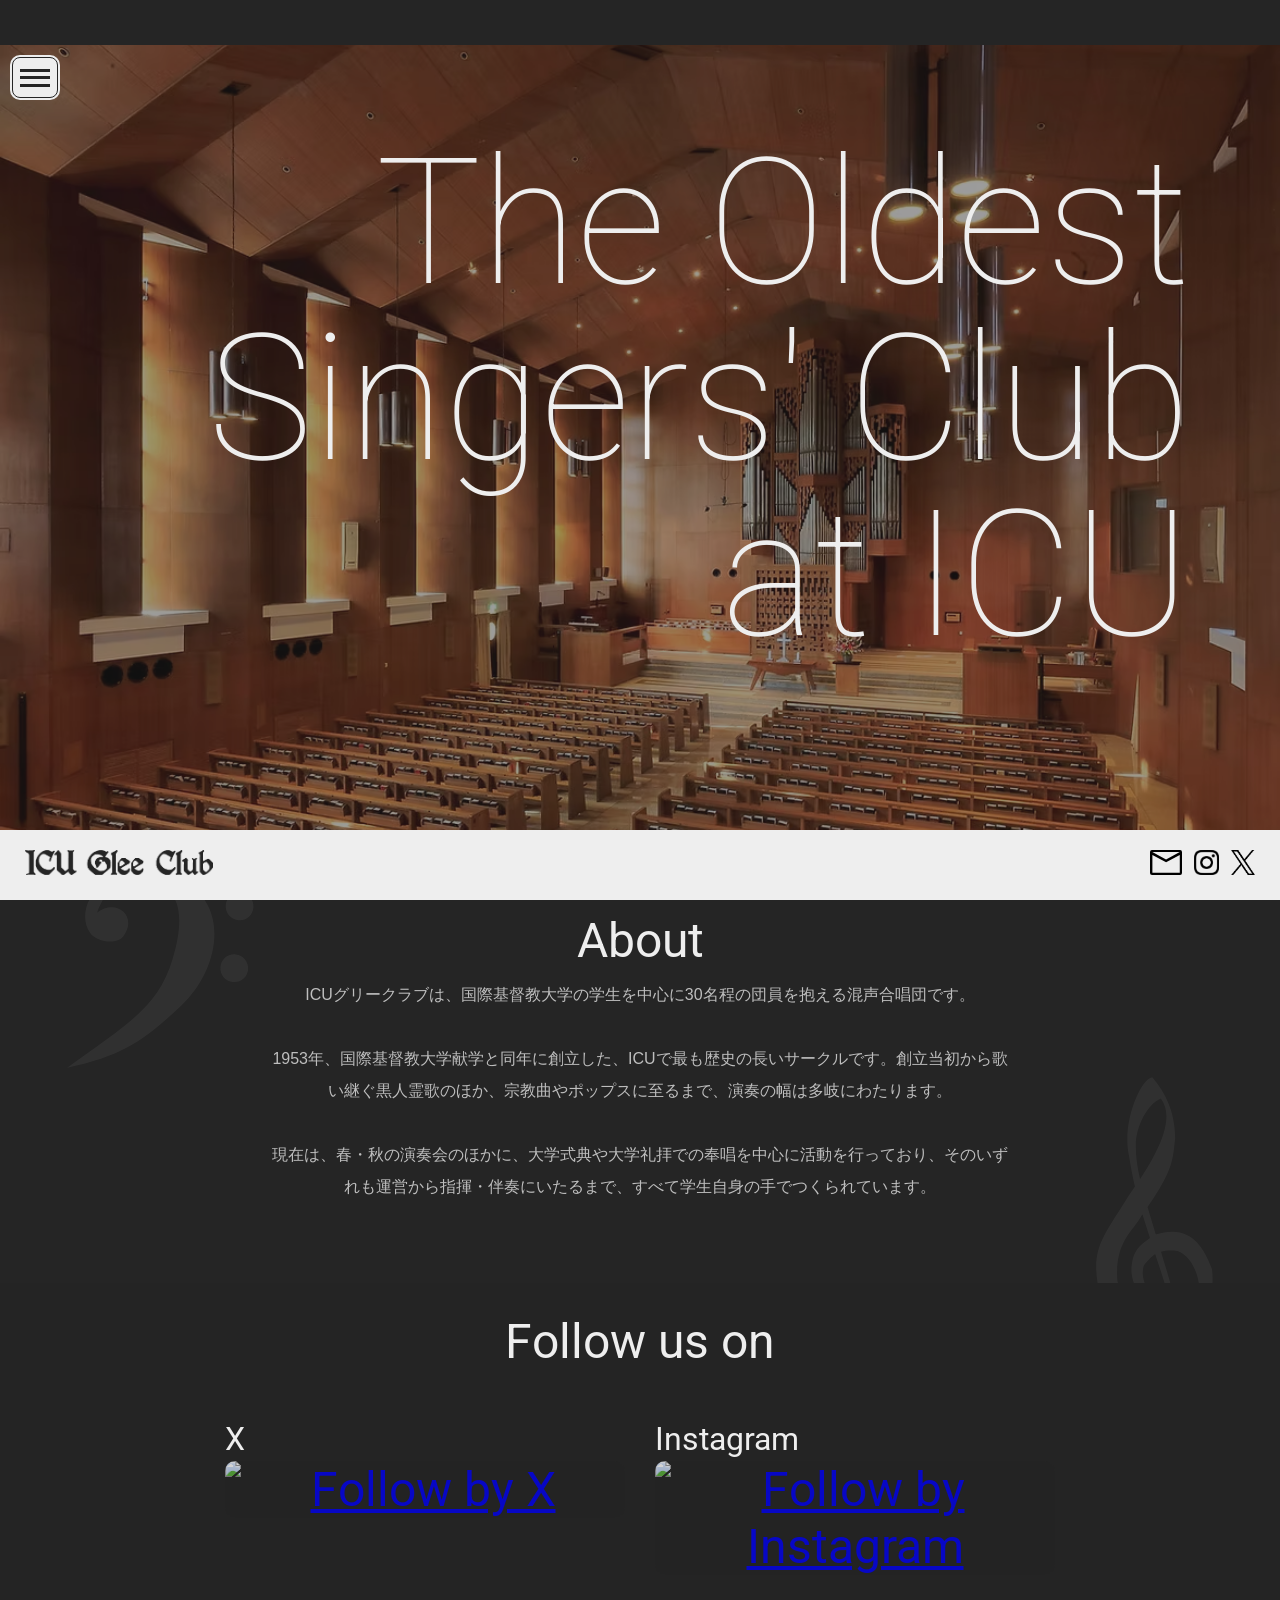
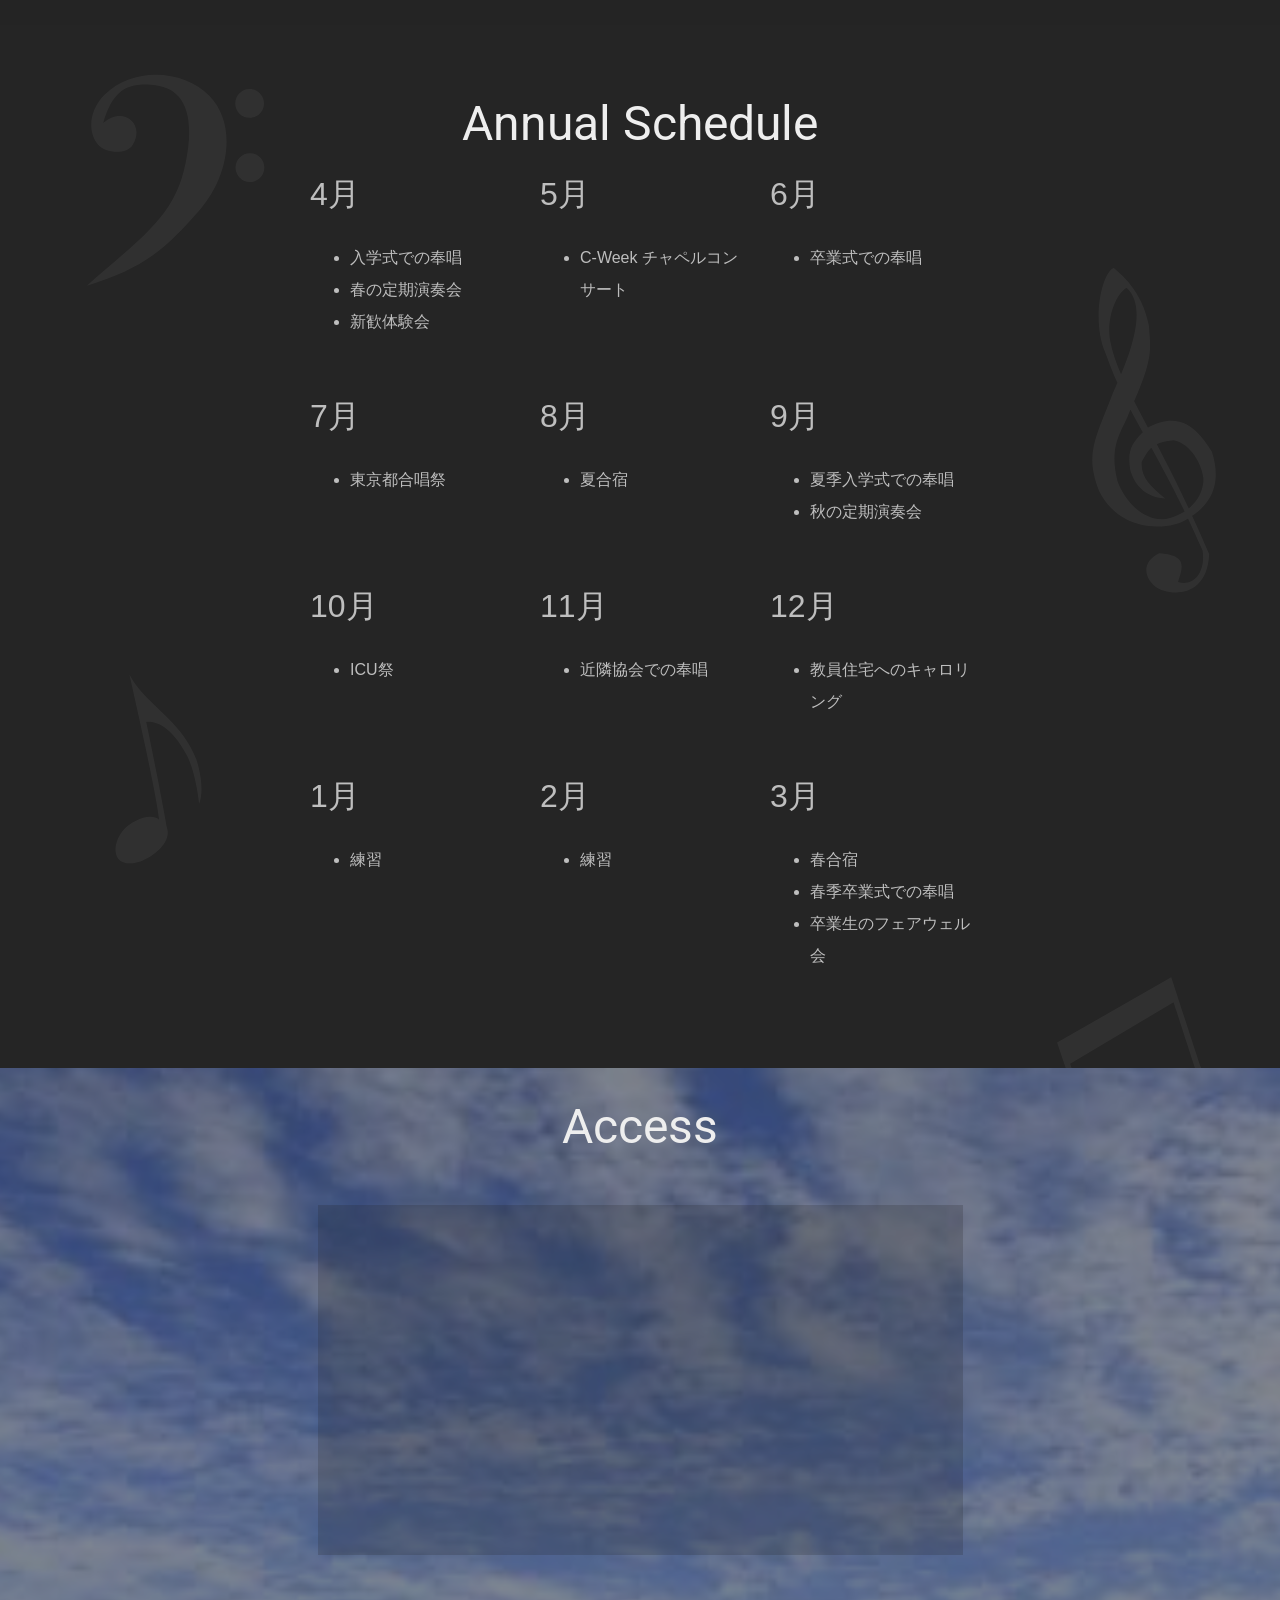
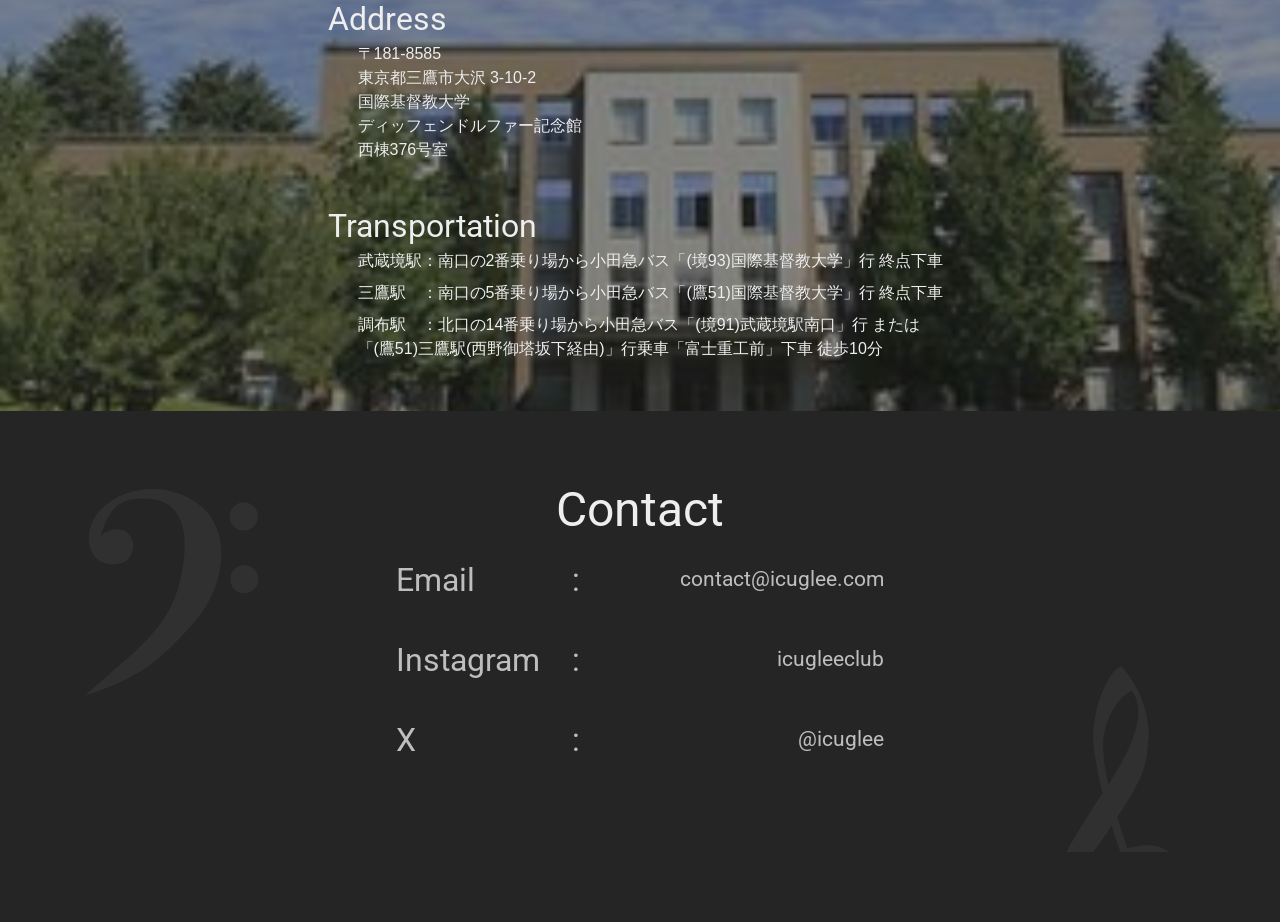
==== icuglee.html @ c6e75239 "完成版(仮)、チャペルの写真許可待ち+最後の本館の写真のみ" ====
<!DOCTYPE html>
<html lang="ja">
  <head>
    <meta charset="UTF-8">
    <title>ICU Glee Club</title>

    <link rel="stylesheet" href="icuglee.css">

    <link rel="preconnect" href="https://fonts.googleapis.com">
    <link rel="preconnect" href="https://fonts.gstatic.com" crossorigin>
    <link href="https://fonts.googleapis.com/css2?family=Roboto:wght@100&display=swap" rel="stylesheet">

  </head>

 

  <body>
    <header>
      <div class="menu_overlay"></div>
      <div class="menu">
        <div class="wrapper">
          <div class="menu_bg">
            <div class="menu_item_wrapper">
              <div class="menu_item">
                <a href="#Top">Top</a>
              </div>
              <div class="menu_item">
                <a href="#About">About</a>
              </div>
              <div class="menu_item">
                <a href="#Follow us on">Follow us on</a>
              </div>
              <div class="menu_item">
                <a href="#Annual Schedule">Annual Schedule</a>
              </div>
              <div class="menu_item">
                <a href="#Access">Access</a>
              </div>
              <div class="menu_item">
                <a href="#Contact">Contact</a>
              </div>
            </div>
          </div>
          <div class="menu_button">
            <div class="wrapper">
              <span ></span>
              <span ></span>
              <span ></span>
            </div>
          </div>
        </div>
      </div>
    </header>

    <footer>
      <div class="logo_left">
        <img src="assets/images/gleeicon.PNG" alt="Glee Club Icon" class="logo">
      </div>
      <div class="logo_right">
        <a class="button_wrapper_icon" href="mailto:contact@icuglee.com">
          <img src="assets/images/email.svg" alt="Contact us by email" class="logo">
        </a>
        <a class="button_wrapper_icon" href="https://www.instagram.com/icugleeclub?igsh=bjZtYjdlNm5kbTd0" target="_blank">
          <img src="assets/images/instagram.png" alt="Follow by Instagram" class="logo">
        </a>
        <a class="button_wrapper_icon" href="https://x.com/icuglee?s=20" target="_blank">
          <img src="assets/images/x.png" alt="Follow by X" class="logo">
        </a>
      </div>
    </footer>

    <div class="bg_chapel"></div>
    <section class="page">
      <section class="window">
        The Oldest<br>
        Singers' Club<br>
        at ICU
      </section>

      <section class="black_margin" id="About">
        About
        <div class="content">
          ICUグリークラブは、国際基督教大学の学生を中心に30名程の団員を抱える混声合唱団です。<br>
          <br>
          1953年、国際基督教大学献学と同年に創立した、ICUで最も歴史の長いサークルです。創立当初から歌い継ぐ黒人霊歌のほか、宗教曲やポップスに至るまで、演奏の幅は多岐にわたります。<br>
          <br>現在は、春・秋の演奏会のほかに、大学式典や大学礼拝での奉唱を中心に活動を行っており、そのいずれも運営から指揮・伴奏にいたるまで、すべて学生自身の手でつくられています。
        </div>
      </section>

      <section class="parallax_window" id="Follow us on"> <!-- Social Media -->
        <div class="parallax_bg" id="follow_parallax"></div>
        <div class="parallax_inner">
          <div class="social_media">
             Follow us on
             <div class="social_media_wrapper">
               <div class="social_media_item">
                 <div class="social_media_name">X</div>
                 <div class="social_media_button">
                   <a href="https://x.com/icuglee?s=20" target="_blank">
                     <img src="assets/images/x_profile.png" alt="Follow by X">
                   </a>
                   <div class="social_media_overlay"></div>
                   
                 </div>
               </div>
               <div class="social_media_item">
                 <div class="social_media_name">Instagram</div>
                 <div class="social_media_button">
                   <a href="https://www.instagram.com/icugleeclub?igsh=bjZtYjdlNm5kbTd0" target="_blank">
                     <img src="assets/images/instagram_profile.png" alt="Follow by Instagram">
                   </a>
                   <div class="social_media_overlay"></div>
                 </div>
               </div>
             </div>
          </div>
        </div>
      </section>

      <section class="black_margin" id="Annual Schedule">
        Annual Schedule
        <div class="content" id="schedule_list"></div>
      </section>
      
      <section class="parallax_window" id="Access"> <!-- Access -->
        <div class="parallax_bg" id="access_parallax"></div>
        <div class="parallax_inner">
          <div class="access">
            Access
            <div class="access_wrapper">
              <div class="map_wrapper">
                <iframe src="https://www.google.com/maps/embed?pb=!1m18!1m12!1m3!1d7445.149527722749!2d139.5318832481841!3d35.6861838864046!2m3!1f0!2f0!3f0!3m2!1i1024!2i768!4f13.1!3m3!1m2!1s0x6018ef898dc55555%3A0x7d8f0bcd56ca8e04!2z5Zu96Zqb5Z-6552j5pWZ5aSn5a2m!5e0!3m2!1sja!2sjp!4v1780211001448!5m2!1sja!2sjp" 
                  width="600" 
                  height="450" 
                  style="border:0;" 
                  allowfullscreen="" 
                  loading="lazy" 
                  referrerpolicy="no-referrer-when-downgrade">
                </iframe>
                <div class="access_overlay"></div>
              </div>
              <div class="access_data_wrapper">
                <div class="access_item">
                  <span class="access_title">Address</span>
                  <div class="address">
                    <div class="access_text">
                      〒181-8585<br>
                      東京都三鷹市大沢 3-10-2<br>
                      国際基督教大学<br>
                      ディッフェンドルファー記念館<br>
                      西棟376号室
                    </div>
                  </div>
                </div>
                <div class="access_item">
                  <span class="access_title">Transportation</span>
                  <div class="transportation">
                    <div class="access_text">武蔵境駅：南口の2番乗り場から小田急バス「(境93)国際基督教大学」行 終点下車</div>
                    <div class="access_text">三鷹駅　：南口の5番乗り場から小田急バス「(鷹51)国際基督教大学」行 終点下車</div>
                    <div class="access_text">調布駅　：北口の14番乗り場から小田急バス「(境91)武蔵境駅南口」行 または「(鷹51)三鷹駅(西野御塔坂下経由)」行乗車「富士重工前」下車 徒歩10分</div>
                  </div>
                </div>
              </div>

            </div>
          </div>
          
        </div>
      </section>
      
      <section class="black_margin" id="Contact">
        Contact
        <div class="content">
          <div class="contact_info">
            <div class="contact_row">
              <span class="label">Email</span>
              <span class="separator">:</span>
              <a href="mailto:contact@icuglee.com">contact@icuglee.com</a>
            </div>
            
            <div class="contact_row">
              <span class="label">Instagram</span>
              <span class="separator">:</span>
              <a href="https://www.instagram.com/icugleeclub?igsh=bjZtYjdlNm5kbTd0">icugleeclub</a>
            </div>

            <div class="contact_row">
              <span class="label">X</span>
              <span class="separator">:</span>
              <a href="https://x.com/icuglee?s=20">@icuglee</a>
            </div>
          </div>
        </div>
      </section>


    </section>

    <div class="footer_margin"></div>

    <script src="icuglee.js"></script>
  </body>
</html>
---- icuglee.css ----
html {
  font-family: "Roboto", sans-serif;
  font-size: 16px;
  overscroll-behavior: none;
  scroll-behavior: smooth;
}

body {
  margin: 0;
  background-color: rgb(37, 37, 37);
  
}

/* menu */
header {
  position: relative;
  height: 45px;
  background-color: rgb(37, 37, 37);
  z-index: 1000;
}

.menu {
  position: absolute;
  top: 55px;
  left: 10px;
}

.menu.fix {
  position: fixed;
  top: 10px;
  left: 10px;
}

.wrapper {
  position: relative;
  width: 100%;
  height: 100%;
  z-index: 1000;
}

.menu_bg {
  position: relative;
  width: 50px;
  height: 45px;
  background-color: rgb(238, 238, 238);
  border-radius: 10px;
  transition: all 0.6s 0.3s;
  display: flex;
  flex-direction: column;
}

.menu_bg::before {
  content: "";

  position: absolute;
  inset: 2px;

  border: 1.5px solid rgb(37, 37, 37);
  border-radius: 8px;

  pointer-events: none;
}

.menu_bg.pressed {
  height: 312px;
  width: 281px;
  transition: all 0.6s;
}

.menu_item_wrapper {
  margin-top: 47px;
  margin-left: 25px;
  margin-bottom: 25px;
  margin-right: 25px;
  display: flex;
  flex-direction: column;
  gap: 3px;

  pointer-events: none;
}
.menu_item {
  position: relative;
  opacity: 0;
  color: rgb(37, 37, 37);
  font-size: 2rem;
  z-index: 1000;  
  pointer-events: auto;
  transition: opacity 0.3s 0s;
}


.menu_item a {
  position: relative;
  color: inherit;
  text-decoration: none;
  z-index: 1000;
}

.menu_item.show {
  opacity: 1;
  transition: opacity 0.3s 0.7s;
}

.menu_button {
  position:absolute;
  top: 0px;
  left: 0px;
  width: 50px;
  height: 45px;
  border-radius: 10px;
}

.menu_button span {
  position: absolute;
  width: 30px;
  height: 3px;
  background-color: rgba(37,37,37);
  left: 10px;
}

.menu_button span:nth-of-type(1) {
  top: 13.5px;
}
.menu_button span:nth-of-type(2) {
  top: 21px;
  opacity: 1;
  transition: opacity 0s 0.3s;
}
.menu_button span:nth-of-type(3) {
  top: 28.5px;
}

@keyframes menu_3toX_1 {
  0% {
    top: 13.5px;
    rotate: 0deg;
  }
  50% {
    top: 21px;
    rotate: 0deg;
  }
  100% {
    top: 21px;
    rotate: 45deg;
  }
}

@keyframes menu_Xto3_1 {
  0% {
    top: 21px;
    rotate: 45deg;
  }
  50% {
    top: 21px;
    rotate: 0deg;
  }
  100% {
    top: 13.5px;
    rotate: 0deg;
  }
}

@keyframes menu_3toX_3 {
  0% {
    top: 28.5px;
    rotate: 0deg;
  }
  50% {
    top: 21px;
    rotate: 0deg;
  }
  100% {
    top: 21px;
    rotate: -45deg;
  }
}

@keyframes menu_Xto3_3 {
  0% {
    top: 21px;
    rotate: -45deg;
  }
  50% {
    top: 21px;
    rotate: 0deg;
  }
  100% {
    top: 28.5px;
    rotate: 0deg;
  }
}

.menu_button.pressed span:nth-of-type(1) {
  animation: menu_3toX_1 0.6s forwards;
}
.menu_button.closed span:nth-of-type(1) {
  animation: menu_Xto3_1 0.6s forwards;
}

.menu_button.pressed span:nth-of-type(2) {
  opacity: 0;
}
.menu_button.closed span:nth-of-type(2) {
  opacity: 1;
}

.menu_button.pressed span:nth-of-type(3) {
  animation: menu_3toX_3 0.6s forwards;
}
.menu_button.closed span:nth-of-type(3) {
  animation: menu_Xto3_3 0.6s forwards;
}

.menu_overlay {
  position: fixed;
  inset: 0;
  
  pointer-events: none;
  
  background: rgba(0,0,0,0.4);
  opacity: 0;
  
  transition: 0.6s;
}

.menu_overlay.show {
  opacity: 1; 
  pointer-events: auto;
}



/* footer */
footer {
  position: fixed;
  bottom: 0;
  left: 0;
  width: 100%;
  height: 70px;
  padding: 25px;
  padding-top: 20px;
  box-sizing: border-box;

  background-color: rgb(238, 238, 238);

  display: flex;
  justify-content: space-between;
  align-items: center;

  z-index: 1000;
}

.logo_left {
  height: 25px;
  width: auto;

  display: flex;
  align-items: center;
}

.logo_right {
  height: 25px;
  width: auto;

  display: flex;
  align-items: center;
  gap: 12px;
}

.logo {
  height: 25px;
  width: auto;
}

.button_wrapper_icon {
  height: 25px;
  width: auto;
}

.footer_margin {
  height: 70px;
}

/* background */
.bg_chapel {
  position: fixed;
  inset: 0;

  top: 0;
  left: 0;
  width: 100%;
  height: 100%;
  background-image: url("assets/images/chapel.avif");
  background-size: cover;
  background-position: center top;
  background-repeat: no-repeat;

  z-index: -1;
}

.bg_wrapper {
  position: relative;
  inset: 0;
  width:auto;
  height: auto;
  z-index: -1;
}

/* page */
.page {
  position: relative;
  width: 100%;
  height: auto;
}

.margin_box_top {
  height: 45px;
  background-color: rgb(37, 37, 37);
}

.window {
  padding: 7vw;
  padding-bottom: 14vw;
  color: rgb(238, 238, 238);
  background-color:rgba(37, 37, 37, 0.45);
  font-family: "Roboto",sans-serif;
  font-size: 11rem;
  font-weight: 100;
  text-align: right;
  line-height: 1;

  pointer-events: none;
}

/* widthが688px以下ならwindowのfontを調整 */
@media (max-width: 688px) {
  .window {
    font-size: 6.5rem;
    padding-top: 10vw;
  }
}


.black_margin {
  position: relative;
  background-color: rgb(37, 37, 37);
  padding: 70px 35px;
  color: rgb(238, 238, 238);

  text-align: center;
  font-size: 3rem;
  overflow: hidden;
}

.black_margin_decoration{
  position: absolute;
  opacity: 0.05;
  pointer-events: none;
  user-select: none;
  justify-content: center;
}

.content {
  max-width: 744px;
  margin: 10px auto;
  box-sizing: border-box;

  color: rgb(190,  190, 190);

  font-size: 1rem;
  text-align: center;
  font-family: "noto sans jp", sans-serif;

  line-height: 2;
}


/* social media */
.parallax_window {
  position: relative;
  overflow: hidden;
  min-height: 10vh;
  background-color: rgba(37, 37, 37, 0.5);
}

.parallax_bg {
  position: absolute;
  top: -50%;
  left: 0;
  width: 110%;
  height: 170%;

  background-size: cover;
  background-position: center center;
  will-change: transform;
  z-index: -1;
}

.parallax_inner {
  position: relative;
}

.social_media {
  color: rgb(238, 238, 238);
  text-align: center;
  font-size: 3rem;
  margin-top: 30px;
}

.social_media_wrapper {
  padding: 50px;
  display: flex;
  align-items: flex-start;
  flex-wrap: wrap;
  justify-content: center ;
  gap: 30px;
}

.social_media_item {
  position: relative;
}

.social_media_button {
  position: relative;
  width: fit-content;
  overflow: hidden;
  border-radius: 10px;
}

.social_media_button a {
  display: block;
}

.social_media_button img{
  width: clamp(300px, 40vw, 400px);
  height: auto;
  display: block;
}

.social_media_name {
  color: rgb(238, 238, 238);
  text-align: left;
  font-size: 2rem;
  margin-bottom: 3px;
}


.social_media_overlay {
  position: absolute;
  top: 0;
  left: 0;
  width: 100%;
  height: 100%;
  background-color: rgba(37, 37, 37, 0.2);
  pointer-events: none;
}

#schedule_list {
  text-align: left;
  display: flex;
  flex-wrap: wrap;
  gap: 30px;
  justify-content: center;
}

.schedule {
  width: 200px;
}

.month {
  font-size: 2rem;
}

.event {
  font-size: 1rem;
}

#access_parallax {
  background-image: url("assets/images/honkan.JPG");
}

#follow_parallax {
  background-image: url("assets/images/kassouro.jpg");
}

.access {
  color: rgb(238, 238, 238);
  text-align: center;
  font-size: 3rem;
  margin-top: 30px;
  justify-content: center;
  align-items: center;
  display: flex;
  flex-direction: column;
}

.access_wrapper {
  width: 70vw;
  max-width: 625px;
  padding: 50px;
  display: flex;
  flex-direction: column;
  align-items: center;
  gap: 30px;

}

.map_wrapper {
  position: relative;
  width: 70vw;
  max-width: 645px;
  height: 350px;
}

.map_wrapper iframe {
  width: 100%;
  height: 100%;
  border: none;
}

.access_overlay {
  position: absolute;
  inset: 0;
  background: rgba(37, 37, 37, 0.2);
  pointer-events: none;
}

.access_data_wrapper {
  width: 100%;
  height: auto;
  display: flex;
  flex-direction: column;
  text-align: left;
  font-family: "roboto", sans-serif;
  gap: 30px;
}

.address {
  width: 100%;
  height: 100%;
  font-size: 2rem;
  font-family: "noto sans jp", sans-serif;
  line-height: 1.1;
}
.transportation {
  width: 100%;
  height: 100%;
  font-size: 2rem;
  font-family: "noto sans jp", sans-serif;
  display: flex;
  flex-direction: column;
  gap: 8px;
}
.access_title {
  font-size: 2rem;
}

.access_text {
  font-size: 1rem;
  line-height: 1.5;
  padding-left: 30px;
}



.contact_info {
  display: flex;
  flex-direction: column;
  gap: 1rem;
  font-family: "roboto", sans-serif;
}

.contact_row {
  margin: 0 10vw;
  display: grid;
  grid-template-columns: 170px 20px 1fr;
  align-items: center;
}

.contact_row a{
  text-align: right;
  position: relative;
  color: inherit;
  text-decoration: none;
  font-size: 1.3rem;
}

.label {
  text-align: left;
  font-size: 2rem;
}

.separator {
  text-align: center;
  font-size: 2rem;
}
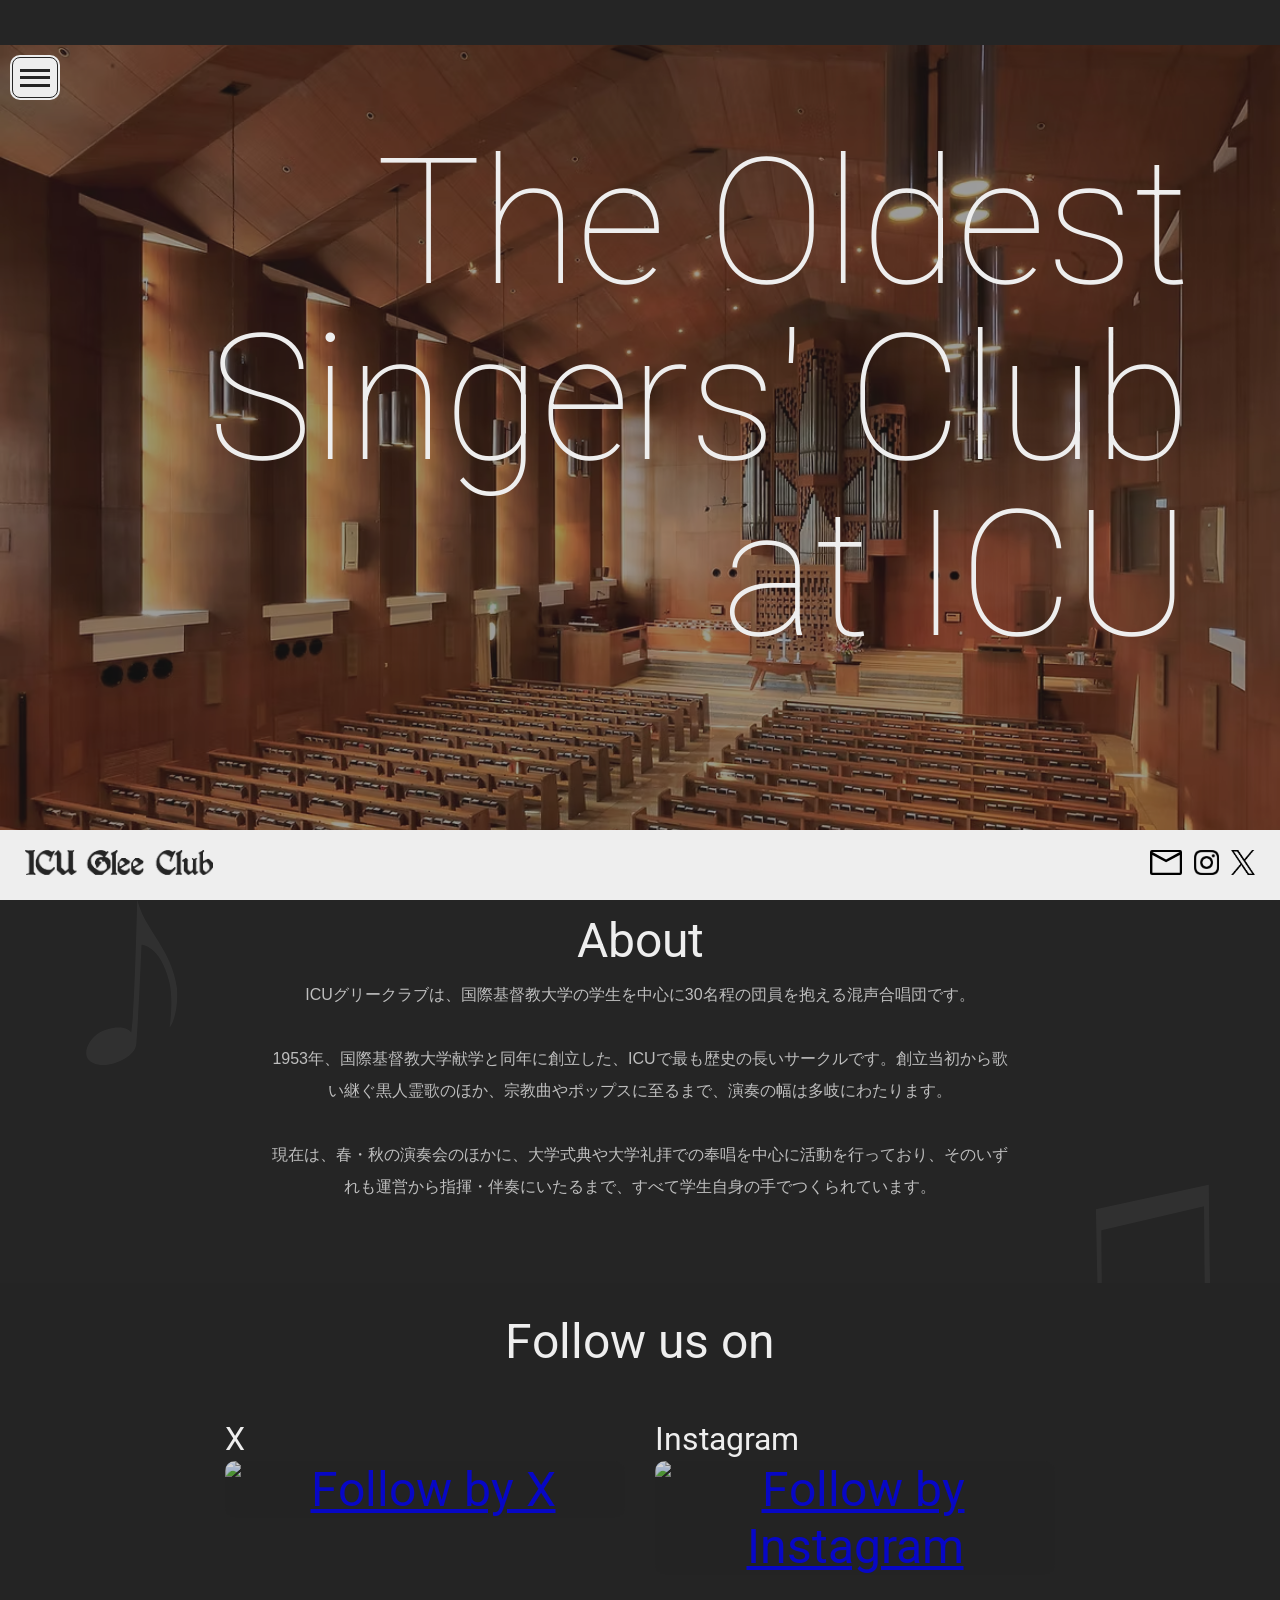
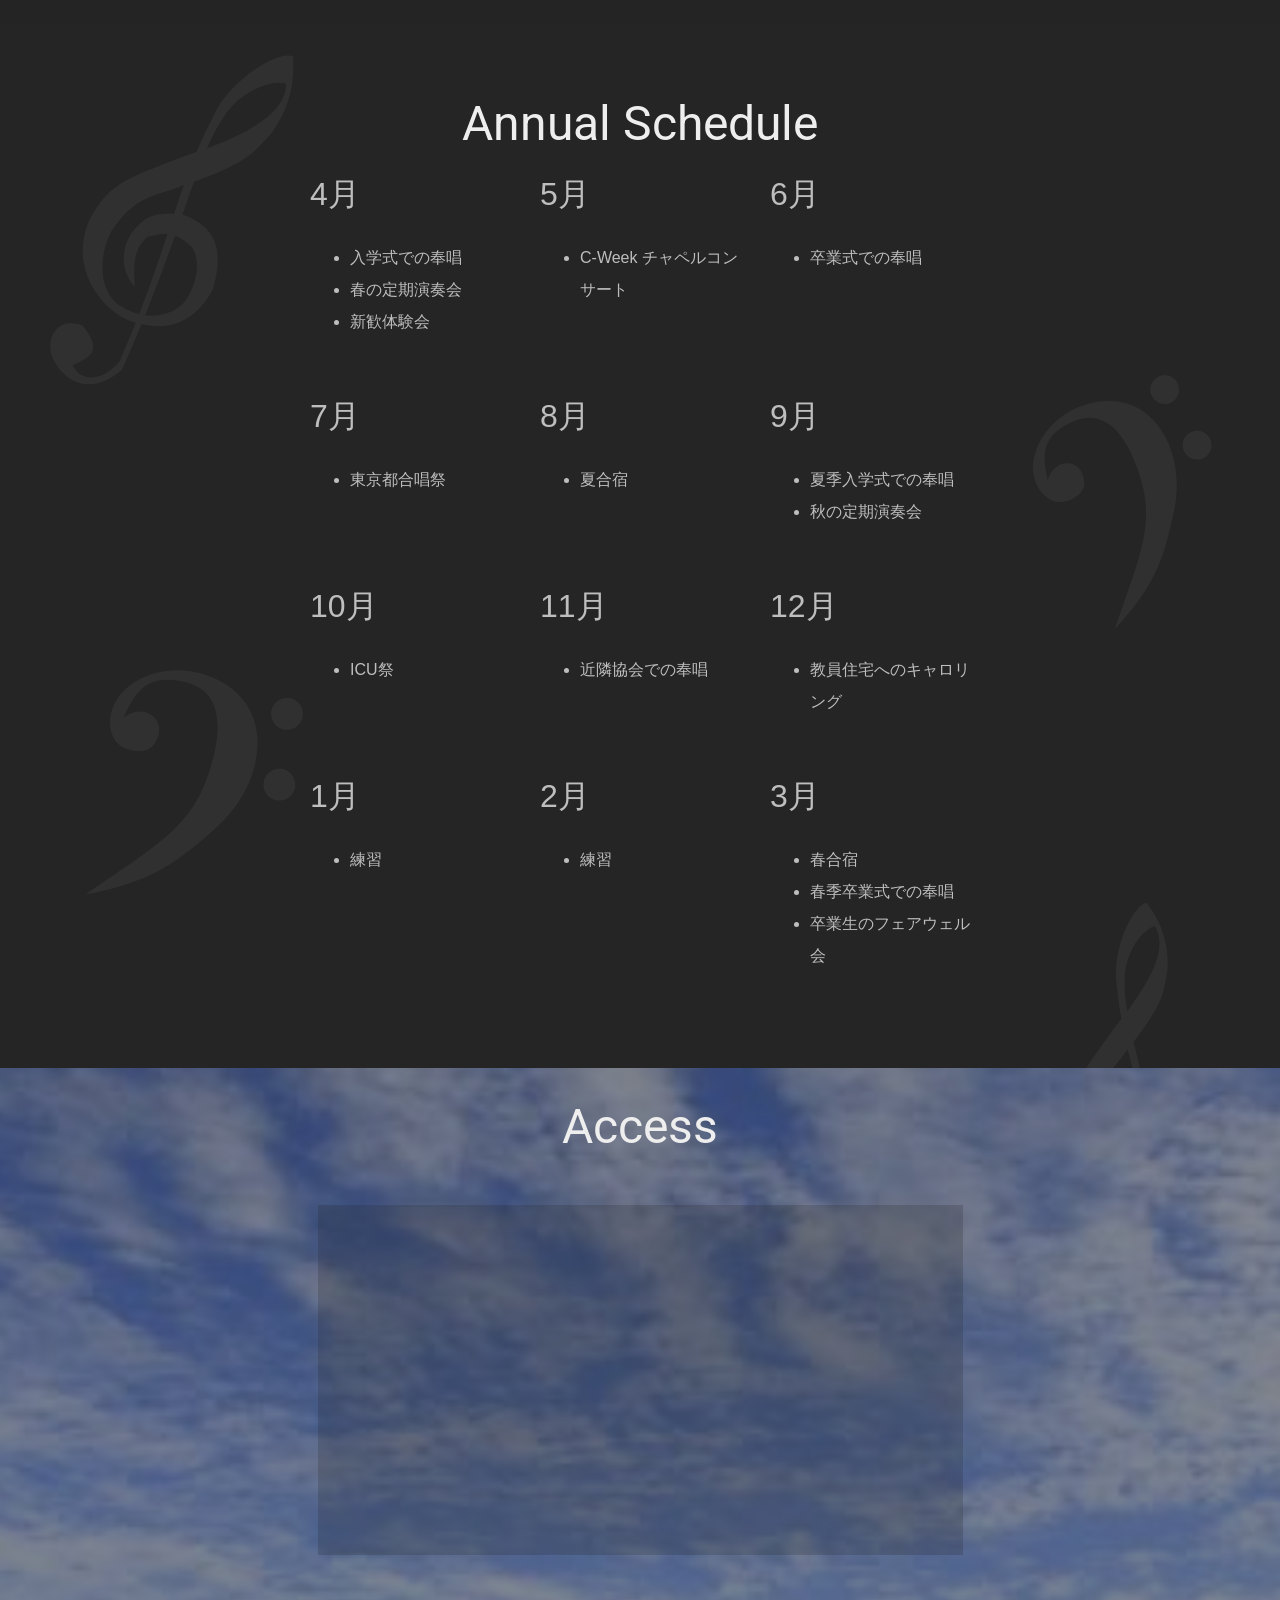
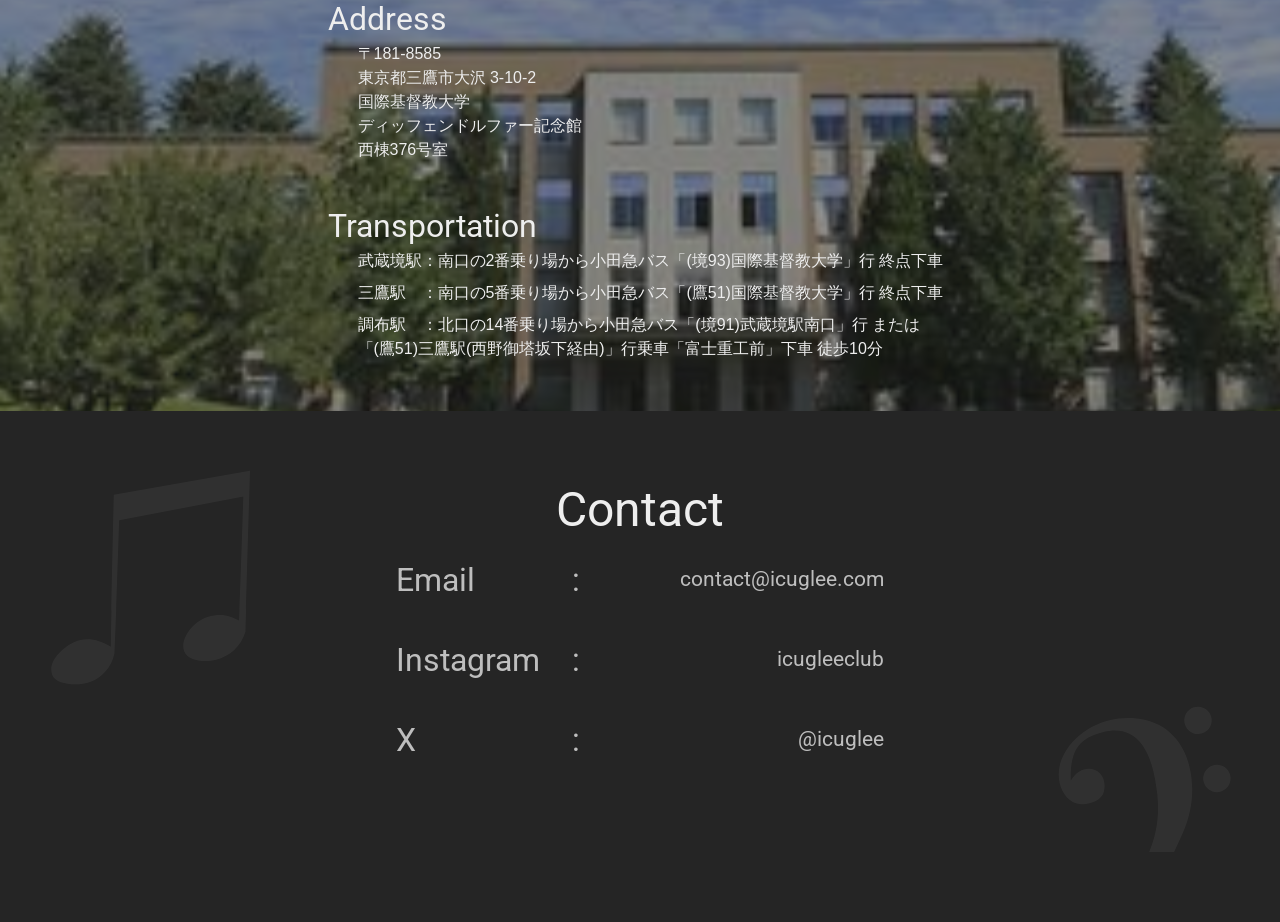
==== commit ec79fe21: "完成版" ====
--- a/icuglee.html
+++ b/icuglee.html
@@ -3,6 +3,8 @@
   <head>
     <meta charset="UTF-8">
     <title>ICU Glee Club</title>
+    <meta name="description" content="ICU Glee Clubの公式ホームページです。">
+    <meta name="viewport" content="width=device-width, initial-scale=1.0">
 
     <link rel="stylesheet" href="icuglee.css">
 
